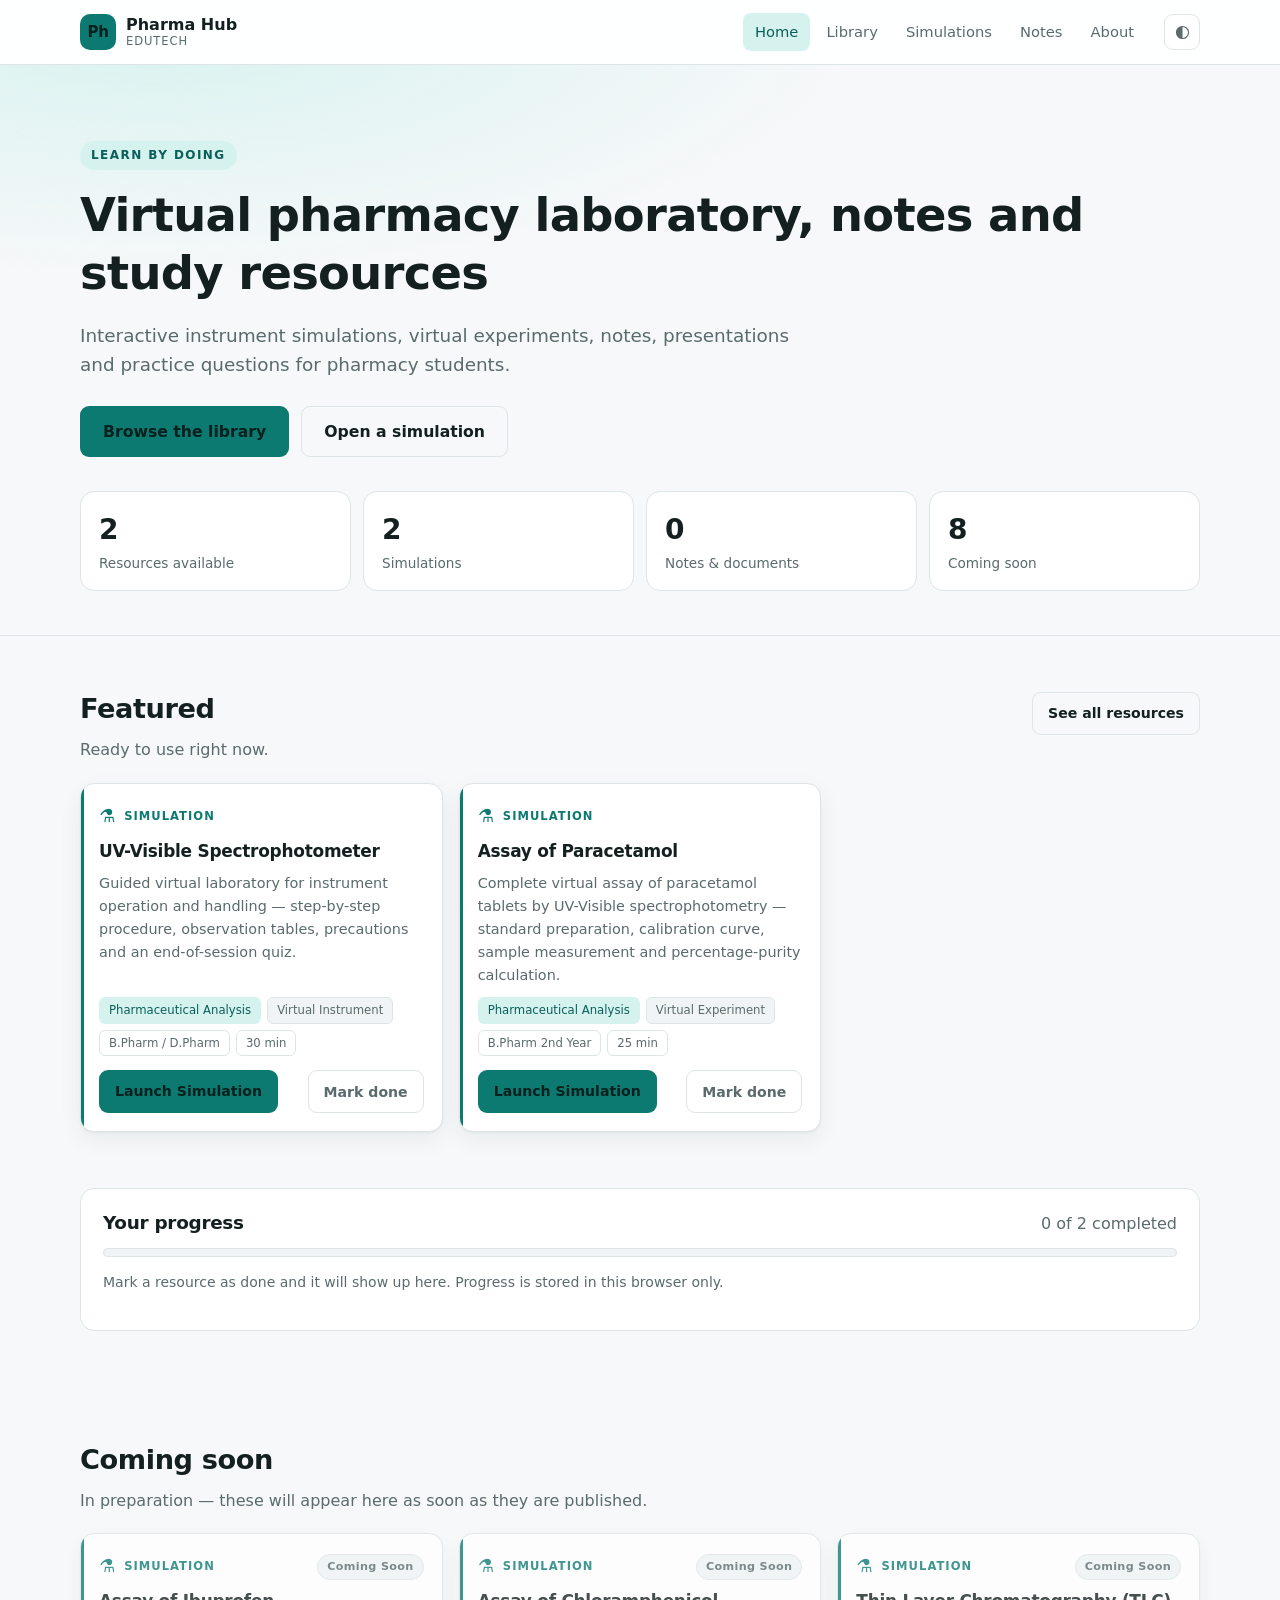
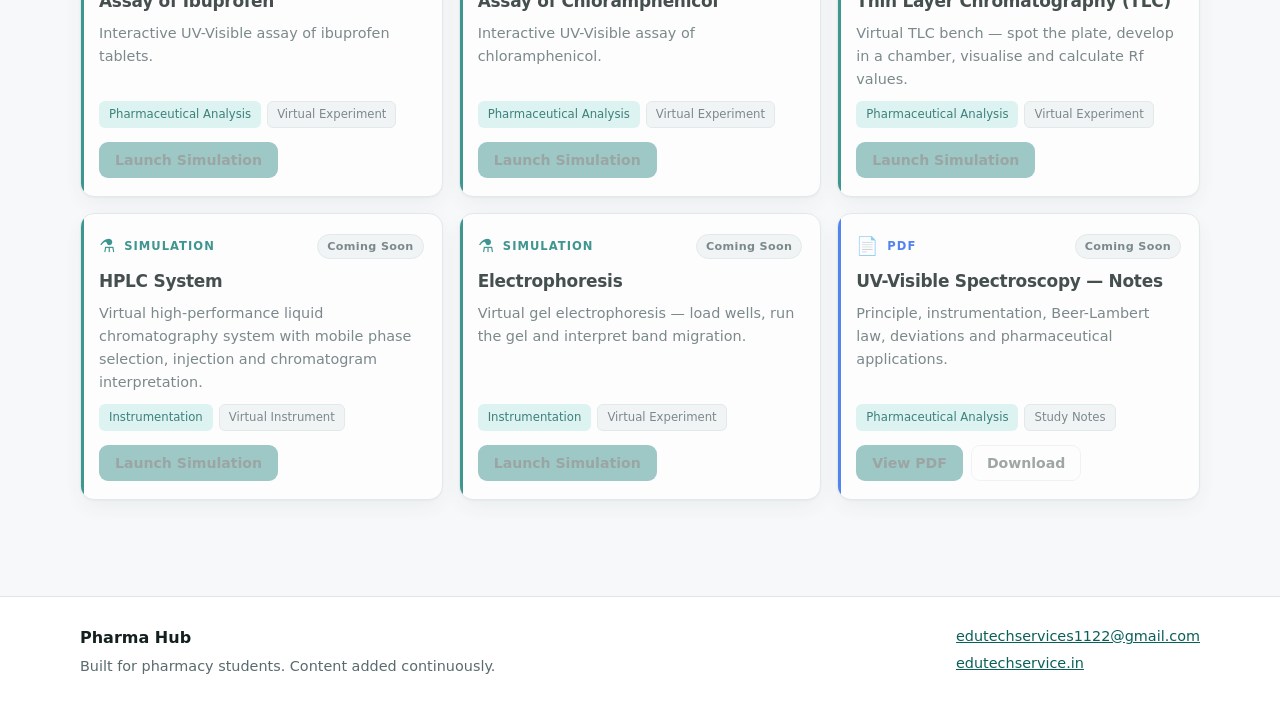
==== index.html @ e0bd72e7 "Add files via upload" ====
<!DOCTYPE html>
<html lang="en">
<head>
<meta charset="utf-8">
<meta name="viewport" content="width=device-width, initial-scale=1">
<title>Home</title>
<meta name="description" content="Interactive pharmacy simulations, notes, presentations and practice questions.">
<link rel="stylesheet" href="./style.css">
<script>
  /* Applied before first paint so the theme never flashes. */
  try {
    var t = localStorage.getItem("edutech.theme");
    if (t) document.documentElement.setAttribute("data-theme", t);
  } catch (e) {}
</script>
</head>
<body>

<header id="site-header"></header>

<main>

  <section class="hero">
    <div class="wrap">
      <span class="kicker" id="hero-kicker">Learn by doing</span>
      <h1 id="hero-title">Virtual pharmacy laboratory</h1>
      <p class="lede" id="hero-lede"></p>
      <div class="hero-actions">
        <a class="btn btn-primary btn-lg" href="./library.html">Browse the library</a>
        <a class="btn btn-ghost btn-lg" href="./library.html?type=Simulations">Open a simulation</a>
      </div>
      <div class="stats" id="stats"></div>
    </div>
  </section>

  <section class="block">
    <div class="wrap">
      <div class="section-head">
        <div>
          <h2>Featured</h2>
          <p class="muted">Ready to use right now.</p>
        </div>
        <a class="btn btn-ghost" href="./library.html">See all resources</a>
      </div>
      <div class="grid" id="featured-grid"></div>
    </div>
  </section>

  <section class="block" style="padding-top:0">
    <div class="wrap">
      <div class="panel" id="progress-panel" hidden></div>
    </div>
  </section>

  <section class="block" id="soon-section">
    <div class="wrap">
      <div class="section-head">
        <div>
          <h2>Coming soon</h2>
          <p class="muted">In preparation — these will appear here as soon as they are published.</p>
        </div>
      </div>
      <div class="grid" id="soon-grid"></div>
    </div>
  </section>

</main>

<footer id="site-footer"></footer>

<script src="./site-config.js"></script>
<script src="./resources.js"></script>
<script src="./progress.js"></script>
<script src="./app.js"></script>
<script>
  /* Hero text comes from site-config.js so a rebrand is a one-file change. */
  document.addEventListener("DOMContentLoaded", function () {
    document.getElementById("hero-kicker").textContent = SITE.heroKicker;
    document.getElementById("hero-title").textContent = SITE.tagline;
    document.getElementById("hero-lede").textContent = SITE.description;
  });
</script>

</body>
</html>
---- style.css ----
/* ============================================================================
   style.css — Design system for the platform shell.
   Simulators have their own stylesheet: css/sim.css
   ========================================================================== */

:root {
  --brand: #0d7a72;
  --brand-strong: #0a5f59;
  --brand-soft: #d6f2ef;
  --accent: #4f46e5;

  --bg: #f6f8f9;
  --surface: #ffffff;
  --surface-2: #f0f4f5;
  --text: #14201f;
  --text-muted: #5a6a6d;
  --border: #dde5e6;
  --shadow: 0 1px 2px rgba(16, 32, 32, 0.05), 0 8px 24px rgba(16, 32, 32, 0.06);

  --sim: #0d7a72;
  --note: #2563eb;
  --deck: #c2410c;
  --doc: #7c3aed;
  --video: #be123c;
  --quiz: #047857;
  --viva: #a16207;

  --radius: 14px;
  --radius-sm: 9px;
  --maxw: 1160px;
}

@media (prefers-color-scheme: dark) {
  :root:not([data-theme="light"]) {
    --bg: #0e1516;
    --surface: #161e20;
    --surface-2: #1c2628;
    --text: #e8f0f0;
    --text-muted: #94a8aa;
    --border: #273436;
    --brand: #2dd4bf;
    --brand-strong: #5eead4;
    --brand-soft: #123330;
    --accent: #a5b4fc;
    --shadow: 0 1px 2px rgba(0, 0, 0, 0.4), 0 8px 24px rgba(0, 0, 0, 0.35);
    --sim: #2dd4bf;
    --note: #7dabff;
    --deck: #fb923c;
    --doc: #c4b5fd;
    --video: #fb7185;
    --quiz: #34d399;
    --viva: #fcd34d;
  }
}

:root[data-theme="dark"] {
  --bg: #0e1516;
  --surface: #161e20;
  --surface-2: #1c2628;
  --text: #e8f0f0;
  --text-muted: #94a8aa;
  --border: #273436;
  --brand: #2dd4bf;
  --brand-strong: #5eead4;
  --brand-soft: #123330;
  --accent: #a5b4fc;
  --shadow: 0 1px 2px rgba(0, 0, 0, 0.4), 0 8px 24px rgba(0, 0, 0, 0.35);
  --sim: #2dd4bf;
  --note: #7dabff;
  --deck: #fb923c;
  --doc: #c4b5fd;
  --video: #fb7185;
  --quiz: #34d399;
  --viva: #fcd34d;
}

* { box-sizing: border-box; }

html { -webkit-text-size-adjust: 100%; }

body {
  margin: 0;
  background: var(--bg);
  color: var(--text);
  font: 16px/1.6 ui-sans-serif, system-ui, -apple-system, "Segoe UI", Roboto,
    "Helvetica Neue", Arial, sans-serif;
  -webkit-font-smoothing: antialiased;
}

img { max-width: 100%; }

.wrap {
  max-width: var(--maxw);
  margin: 0 auto;
  padding-inline: 20px;
}

.muted { color: var(--text-muted); }
.small { font-size: 0.875rem; }

h1, h2, h3 { line-height: 1.25; margin: 0 0 0.4em; letter-spacing: -0.015em; }
h1 { font-size: clamp(1.9rem, 4.5vw, 2.9rem); }
h2 { font-size: clamp(1.3rem, 2.6vw, 1.7rem); }

a { color: var(--brand-strong); }

/* --------------------------------- header ------------------------------- */

#site-header {
  position: sticky;
  top: 0;
  z-index: 30;
  background: color-mix(in srgb, var(--surface) 88%, transparent);
  backdrop-filter: saturate(1.4) blur(10px);
  border-bottom: 1px solid var(--border);
}

.header-inner {
  display: flex;
  align-items: center;
  gap: 18px;
  min-height: 64px;
  flex-wrap: wrap;
}

.brand {
  display: flex;
  align-items: center;
  gap: 10px;
  text-decoration: none;
  color: inherit;
  margin-right: auto;
}

.brand-mark {
  display: grid;
  place-items: center;
  width: 36px;
  height: 36px;
  border-radius: 10px;
  background: var(--brand);
  color: #fff;
  font-size: 15px;
  font-weight: 700;
  letter-spacing: -0.02em;
  flex: none;
}

:root[data-theme="dark"] .brand-mark,
:root:not([data-theme="light"]) .brand-mark { color: #06201d; }

.brand-text { display: flex; flex-direction: column; line-height: 1.15; }
.brand-text strong { font-size: 1rem; }
.brand-text small { color: var(--text-muted); font-size: 0.72rem; letter-spacing: 0.08em; text-transform: uppercase; }

.nav { display: flex; gap: 4px; flex-wrap: wrap; }

.nav a {
  padding: 7px 12px;
  border-radius: 8px;
  text-decoration: none;
  color: var(--text-muted);
  font-size: 0.92rem;
  font-weight: 500;
}
.nav a:hover { background: var(--surface-2); color: var(--text); }
.nav a.active { background: var(--brand-soft); color: var(--brand-strong); }

.theme-toggle {
  border: 1px solid var(--border);
  background: var(--surface);
  color: var(--text-muted);
  width: 36px;
  height: 36px;
  border-radius: 9px;
  cursor: pointer;
  font-size: 15px;
  flex: none;
}
.theme-toggle:hover { color: var(--text); border-color: var(--brand); }

/* ---------------------------------- hero -------------------------------- */

.hero {
  padding-block: clamp(40px, 7vw, 76px) clamp(28px, 4vw, 44px);
  background:
    radial-gradient(1000px 380px at 12% -10%, var(--brand-soft), transparent 70%),
    var(--bg);
  border-bottom: 1px solid var(--border);
}

.kicker {
  display: inline-block;
  font-size: 0.75rem;
  letter-spacing: 0.12em;
  text-transform: uppercase;
  color: var(--brand-strong);
  background: var(--brand-soft);
  padding: 5px 11px;
  border-radius: 999px;
  margin-bottom: 16px;
  font-weight: 600;
}

.hero p.lede {
  font-size: clamp(1rem, 1.8vw, 1.15rem);
  color: var(--text-muted);
  max-width: 62ch;
  margin: 0 0 26px;
}

.hero-actions { display: flex; gap: 12px; flex-wrap: wrap; }

/* --------------------------------- stats -------------------------------- */

.stats {
  display: grid;
  grid-template-columns: repeat(auto-fit, minmax(150px, 1fr));
  gap: 12px;
  margin-top: 34px;
}

.stat {
  background: var(--surface);
  border: 1px solid var(--border);
  border-radius: var(--radius);
  padding: 16px 18px;
}
.stat-n { display: block; font-size: 1.75rem; font-weight: 650; letter-spacing: -0.02em; }
.stat-l { display: block; color: var(--text-muted); font-size: 0.85rem; }

/* -------------------------------- sections ------------------------------ */

section.block { padding-block: clamp(34px, 5vw, 56px); }

.section-head {
  display: flex;
  align-items: baseline;
  justify-content: space-between;
  gap: 16px;
  flex-wrap: wrap;
  margin-bottom: 20px;
}
.section-head p { margin: 0; }

/* --------------------------------- search ------------------------------- */

.searchbar { position: relative; margin-bottom: 18px; }

.searchbar input {
  width: 100%;
  padding: 14px 16px 14px 44px;
  font-size: 1rem;
  border-radius: 12px;
  border: 1px solid var(--border);
  background: var(--surface);
  color: var(--text);
}
.searchbar input:focus {
  outline: 2px solid var(--brand);
  outline-offset: 1px;
  border-color: transparent;
}
.searchbar::before {
  content: "🔍";
  position: absolute;
  left: 15px;
  top: 50%;
  transform: translateY(-50%);
  font-size: 15px;
  opacity: 0.6;
  pointer-events: none;
}

.filters { display: flex; flex-direction: column; gap: 10px; margin-bottom: 22px; }

.filter-row { display: flex; align-items: flex-start; gap: 12px; flex-wrap: wrap; }

.filter-label {
  font-size: 0.78rem;
  text-transform: uppercase;
  letter-spacing: 0.08em;
  color: var(--text-muted);
  min-width: 92px;
  padding-top: 7px;
  font-weight: 600;
}

.filter-chips { display: flex; gap: 7px; flex-wrap: wrap; }

.fchip {
  border: 1px solid var(--border);
  background: var(--surface);
  color: var(--text-muted);
  padding: 6px 12px;
  border-radius: 999px;
  font-size: 0.85rem;
  cursor: pointer;
  font-family: inherit;
}
.fchip:hover { border-color: var(--brand); color: var(--text); }
.fchip.is-on {
  background: var(--brand);
  border-color: var(--brand);
  color: #fff;
  font-weight: 550;
}
:root[data-theme="dark"] .fchip.is-on,
:root:not([data-theme="light"]) .fchip.is-on { color: #06201d; }

/* ---------------------------------- grid -------------------------------- */

.grid {
  display: grid;
  grid-template-columns: repeat(auto-fill, minmax(280px, 1fr));
  gap: 16px;
}

.card {
  background: var(--surface);
  border: 1px solid var(--border);
  border-radius: var(--radius);
  padding: 18px;
  display: flex;
  flex-direction: column;
  gap: 10px;
  box-shadow: var(--shadow);
  position: relative;
  overflow: hidden;
  transition: transform 0.14s ease, border-color 0.14s ease;
}
.card::before {
  content: "";
  position: absolute;
  inset: 0 auto 0 0;
  width: 3px;
  background: var(--card-accent, var(--brand));
}
.card:hover { transform: translateY(-2px); border-color: var(--card-accent, var(--brand)); }

.accent-sim   { --card-accent: var(--sim); }
.accent-note  { --card-accent: var(--note); }
.accent-deck  { --card-accent: var(--deck); }
.accent-doc   { --card-accent: var(--doc); }
.accent-video { --card-accent: var(--video); }
.accent-quiz  { --card-accent: var(--quiz); }
.accent-viva  { --card-accent: var(--viva); }

.card-soon { opacity: 0.78; }
.card-soon:hover { transform: none; }
.card-done::after {
  content: "";
  position: absolute;
  inset: 0;
  border-radius: var(--radius);
  border: 1.5px solid var(--quiz);
  pointer-events: none;
}

.card-top { display: flex; align-items: center; gap: 9px; }
.card-icon { font-size: 18px; color: var(--card-accent); }
.card-type {
  font-size: 0.72rem;
  letter-spacing: 0.09em;
  text-transform: uppercase;
  font-weight: 650;
  color: var(--card-accent);
}

.status {
  margin-left: auto;
  font-size: 0.7rem;
  padding: 3px 9px;
  border-radius: 999px;
  font-weight: 600;
  letter-spacing: 0.03em;
}
.status-soon { background: var(--surface-2); color: var(--text-muted); border: 1px solid var(--border); }
.status-done { background: var(--quiz); color: #fff; }
:root[data-theme="dark"] .status-done,
:root:not([data-theme="light"]) .status-done { color: #052e22; }

.card-title { font-size: 1.06rem; margin: 0; }
.card-desc { margin: 0; color: var(--text-muted); font-size: 0.9rem; flex: 1; }

.card-meta { display: flex; gap: 6px; flex-wrap: wrap; }

.chip {
  font-size: 0.73rem;
  padding: 3px 9px;
  border-radius: 6px;
  background: var(--surface-2);
  color: var(--text-muted);
  border: 1px solid var(--border);
}
.chip-subject { background: var(--brand-soft); color: var(--brand-strong); border-color: transparent; }
.chip-soft { background: transparent; }

.card-actions { display: flex; gap: 8px; flex-wrap: wrap; margin-top: 4px; }

/* -------------------------------- buttons ------------------------------- */

.btn {
  display: inline-flex;
  align-items: center;
  justify-content: center;
  gap: 7px;
  padding: 9px 15px;
  border-radius: var(--radius-sm);
  font-size: 0.88rem;
  font-weight: 550;
  font-family: inherit;
  text-decoration: none;
  cursor: pointer;
  border: 1px solid transparent;
  transition: filter 0.12s ease;
}

.btn-primary { background: var(--brand); color: #fff; }
:root[data-theme="dark"] .btn-primary,
:root:not([data-theme="light"]) .btn-primary { color: #06201d; }
.btn-primary:hover { filter: brightness(1.08); }

.btn-ghost { background: transparent; border-color: var(--border); color: var(--text); }
.btn-ghost:hover { border-color: var(--brand); color: var(--brand-strong); }

.btn-lg { padding: 12px 22px; font-size: 0.98rem; }

.btn-check {
  background: transparent;
  border-color: var(--border);
  color: var(--text-muted);
  margin-left: auto;
}
.btn-check:hover { border-color: var(--quiz); color: var(--quiz); }
.btn-check.is-done { border-color: var(--quiz); color: var(--quiz); font-weight: 600; }

.btn[disabled],
.btn[aria-disabled="true"] {
  opacity: 0.5;
  cursor: not-allowed;
  filter: none;
}

.linkish {
  background: none;
  border: 0;
  padding: 0 0 0 8px;
  color: var(--brand-strong);
  cursor: pointer;
  font: inherit;
  font-size: inherit;
  text-decoration: underline;
}

/* -------------------------------- progress ------------------------------ */

.panel {
  background: var(--surface);
  border: 1px solid var(--border);
  border-radius: var(--radius);
  padding: 22px;
}

.progress-head {
  display: flex;
  align-items: baseline;
  justify-content: space-between;
  gap: 14px;
  flex-wrap: wrap;
}
.progress-head h2 { margin: 0; font-size: 1.15rem; }

.bar {
  height: 9px;
  border-radius: 999px;
  background: var(--surface-2);
  overflow: hidden;
  margin: 12px 0 10px;
  border: 1px solid var(--border);
}
.bar-fill {
  display: block;
  height: 100%;
  background: var(--brand);
  transition: width 0.3s ease;
}

/* --------------------------------- empty -------------------------------- */

.empty {
  grid-column: 1 / -1;
  text-align: center;
  padding: 46px 20px;
  border: 1px dashed var(--border);
  border-radius: var(--radius);
  background: var(--surface);
}
.empty-title { font-weight: 600; margin: 0 0 4px; }
.empty .btn { margin-top: 14px; }

/* --------------------------------- prose -------------------------------- */

.prose { max-width: 72ch; }
.prose h2 { margin-top: 1.8em; }
.prose code {
  background: var(--surface-2);
  padding: 2px 6px;
  border-radius: 5px;
  font-size: 0.88em;
  border: 1px solid var(--border);
}
.prose pre {
  background: var(--surface);
  border: 1px solid var(--border);
  border-radius: var(--radius-sm);
  padding: 14px 16px;
  overflow-x: auto;
}
.prose pre code { background: none; border: 0; padding: 0; }
.prose ol, .prose ul { padding-left: 1.25em; }

/* -------------------------------- footer -------------------------------- */

#site-footer {
  border-top: 1px solid var(--border);
  background: var(--surface);
  margin-top: 40px;
}
.footer-inner {
  display: flex;
  justify-content: space-between;
  gap: 22px;
  flex-wrap: wrap;
  padding-block: 28px;
}
.footer-inner p { margin: 4px 0 0; font-size: 0.9rem; }
.footer-links { display: flex; flex-direction: column; gap: 4px; font-size: 0.9rem; }

/* ------------------------------ responsive ------------------------------ */

@media (max-width: 640px) {
  .header-inner { min-height: 58px; padding-block: 8px; }
  .nav { order: 3; width: 100%; overflow-x: auto; }
  .filter-label { min-width: 0; width: 100%; padding-top: 0; }
  .grid { grid-template-columns: 1fr; }
}

.theme-toggle { display: grid; place-items: center; }
.theme-toggle svg { display: block; }
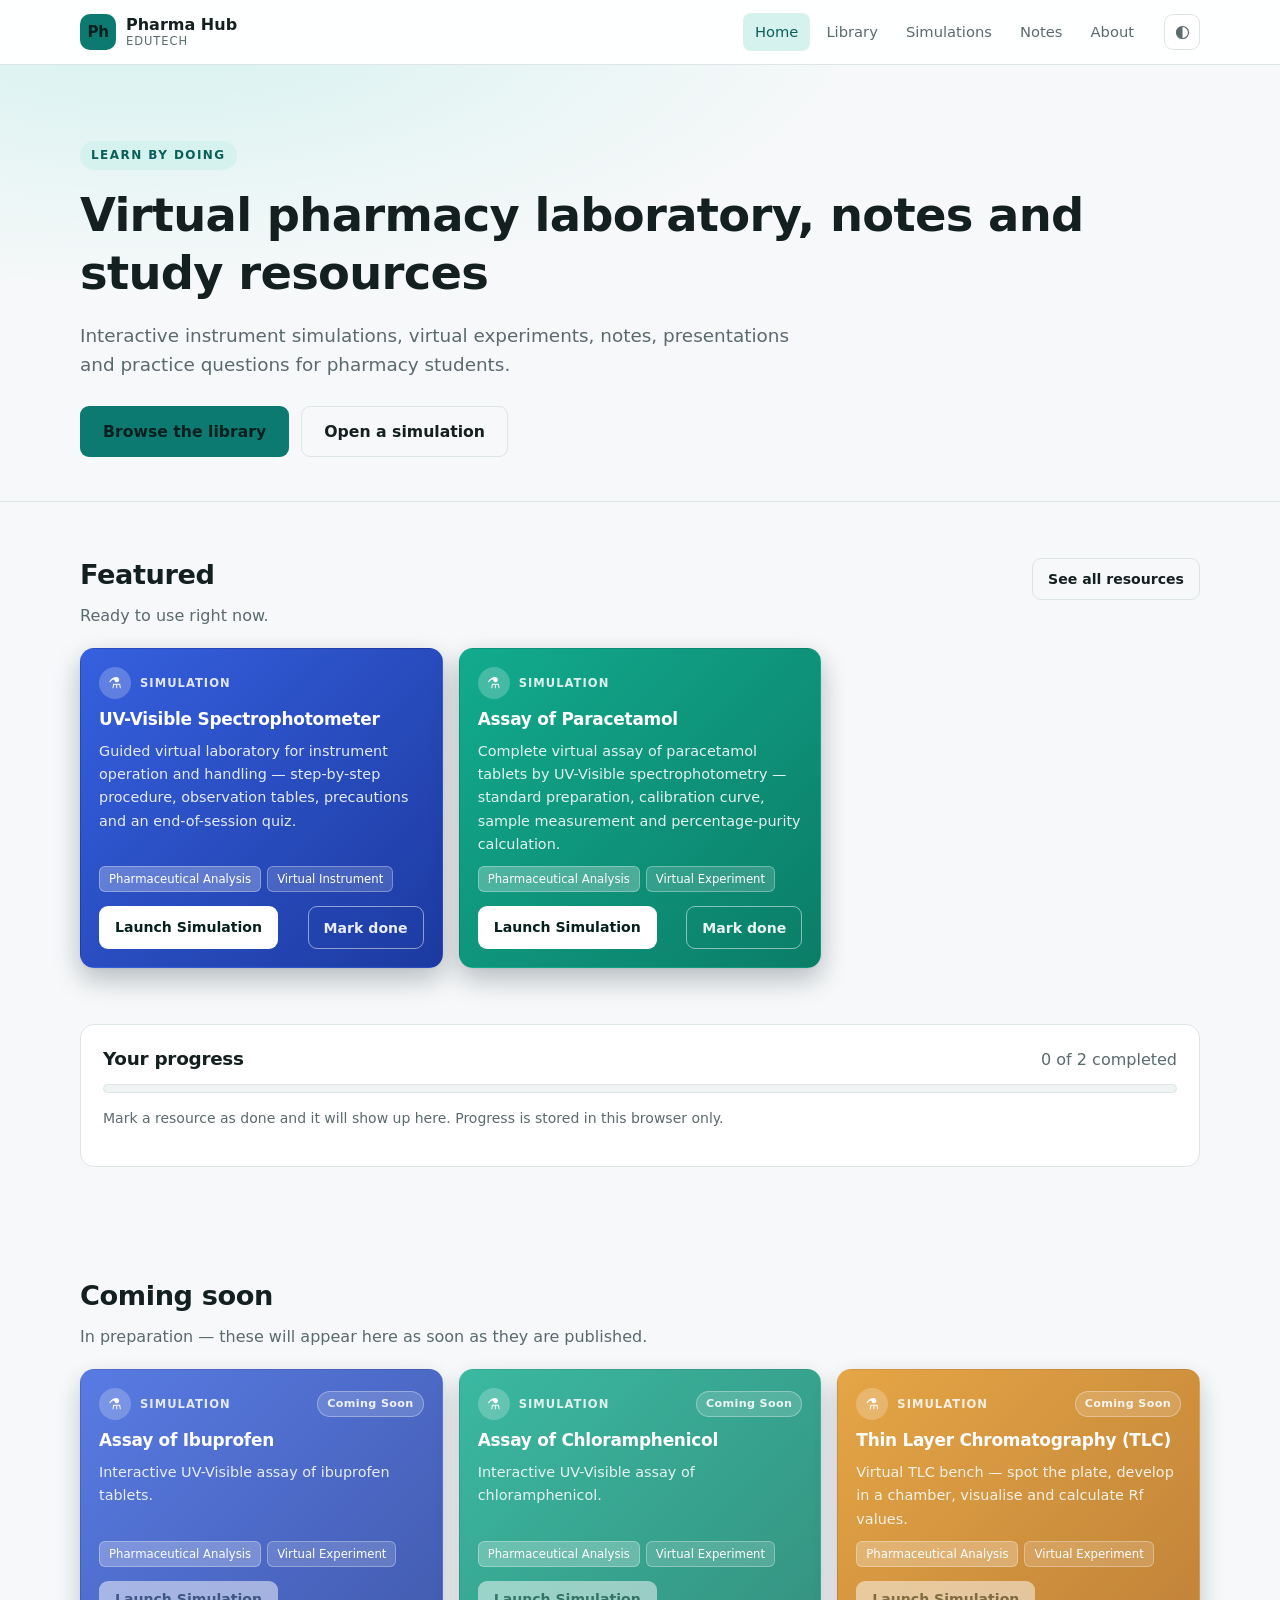
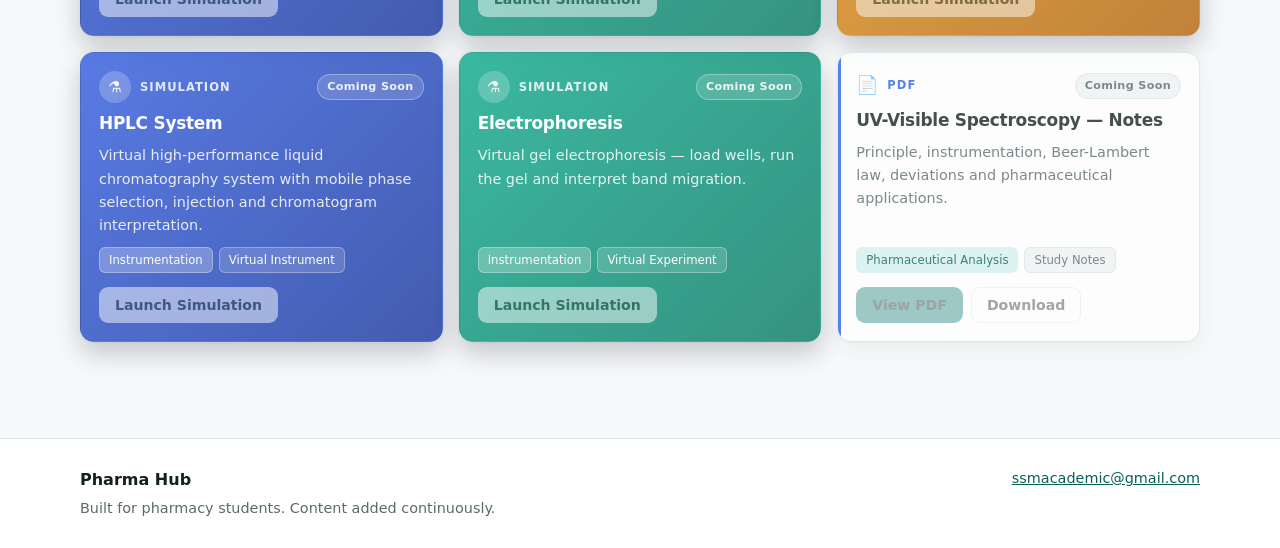
==== commit 3b9bb9fc: "Update README links for clean URLs; remove homepage stats row" ====
--- a/index.html
+++ b/index.html
@@ -29,7 +29,6 @@
         <a class="btn btn-primary btn-lg" href="./library.html">Browse the library</a>
         <a class="btn btn-ghost btn-lg" href="./library.html?type=Simulations">Open a simulation</a>
       </div>
-      <div class="stats" id="stats"></div>
     </div>
   </section>
 
--- a/style.css
+++ b/style.css
@@ -357,6 +357,48 @@
   pointer-events: none;
 }
 
+/* ---- Simulation tiles: vivid gradient cards, dynamic (cycling) colours ----
+   Only .accent-sim cards get this treatment — notes/decks/docs/etc. keep the
+   plain surface-card look above. Colours cycle by position so a row of
+   simulation cards reads as a set of distinct, colourful tool tiles. */
+.card.accent-sim {
+  border-color: transparent;
+  box-shadow: 0 12px 28px rgba(15, 23, 42, 0.22), var(--shadow);
+}
+.card.accent-sim::before { display: none; }
+.card.accent-sim:hover { transform: translateY(-3px); border-color: transparent; filter: brightness(1.04); }
+.card.accent-sim:nth-of-type(3n+1) { background: linear-gradient(135deg, #3660df 0%, #1c3aa0 100%); }
+.card.accent-sim:nth-of-type(3n+2) { background: linear-gradient(135deg, #12ab8e 0%, #0b7d67 100%); }
+.card.accent-sim:nth-of-type(3n)   { background: linear-gradient(135deg, #e2941f 0%, #b5690f 100%); }
+
+.card.accent-sim .card-icon {
+  color: #fff;
+  background: rgba(255, 255, 255, 0.22);
+  width: 32px;
+  height: 32px;
+  border-radius: 50%;
+  display: inline-flex;
+  align-items: center;
+  justify-content: center;
+  font-size: 15px;
+}
+.card.accent-sim .card-type { color: rgba(255, 255, 255, 0.85); }
+.card.accent-sim .card-title { color: #fff; }
+.card.accent-sim .card-desc { color: rgba(255, 255, 255, 0.88); }
+.card.accent-sim .chip { background: rgba(255, 255, 255, 0.16); color: #fff; border-color: rgba(255, 255, 255, 0.3); }
+.card.accent-sim .chip-subject { background: rgba(255, 255, 255, 0.26); color: #fff; }
+.card.accent-sim .status-soon { background: rgba(255, 255, 255, 0.16); color: rgba(255, 255, 255, 0.9); border-color: rgba(255, 255, 255, 0.32); }
+.card.accent-sim .status-done { background: #fff; color: #0a5f59; }
+.card.accent-sim .btn-primary { background: #fff; color: #15335a; }
+.card.accent-sim .btn-primary:hover { filter: brightness(0.96); }
+.card.accent-sim .btn-ghost { border-color: rgba(255, 255, 255, 0.55); color: #fff; }
+.card.accent-sim .btn-ghost:hover { border-color: #fff; color: #fff; background: rgba(255, 255, 255, 0.14); }
+.card.accent-sim .btn-check { border-color: rgba(255, 255, 255, 0.5); color: rgba(255, 255, 255, 0.9); }
+.card.accent-sim .btn-check:hover,
+.card.accent-sim .btn-check.is-done { border-color: #fff; color: #fff; }
+.card.accent-sim.card-soon { opacity: 0.82; }
+.card.accent-sim.card-done::after { border-color: rgba(255, 255, 255, 0.65); }
+
 .card-top { display: flex; align-items: center; gap: 9px; }
 .card-icon { font-size: 18px; color: var(--card-accent); }
 .card-type {
